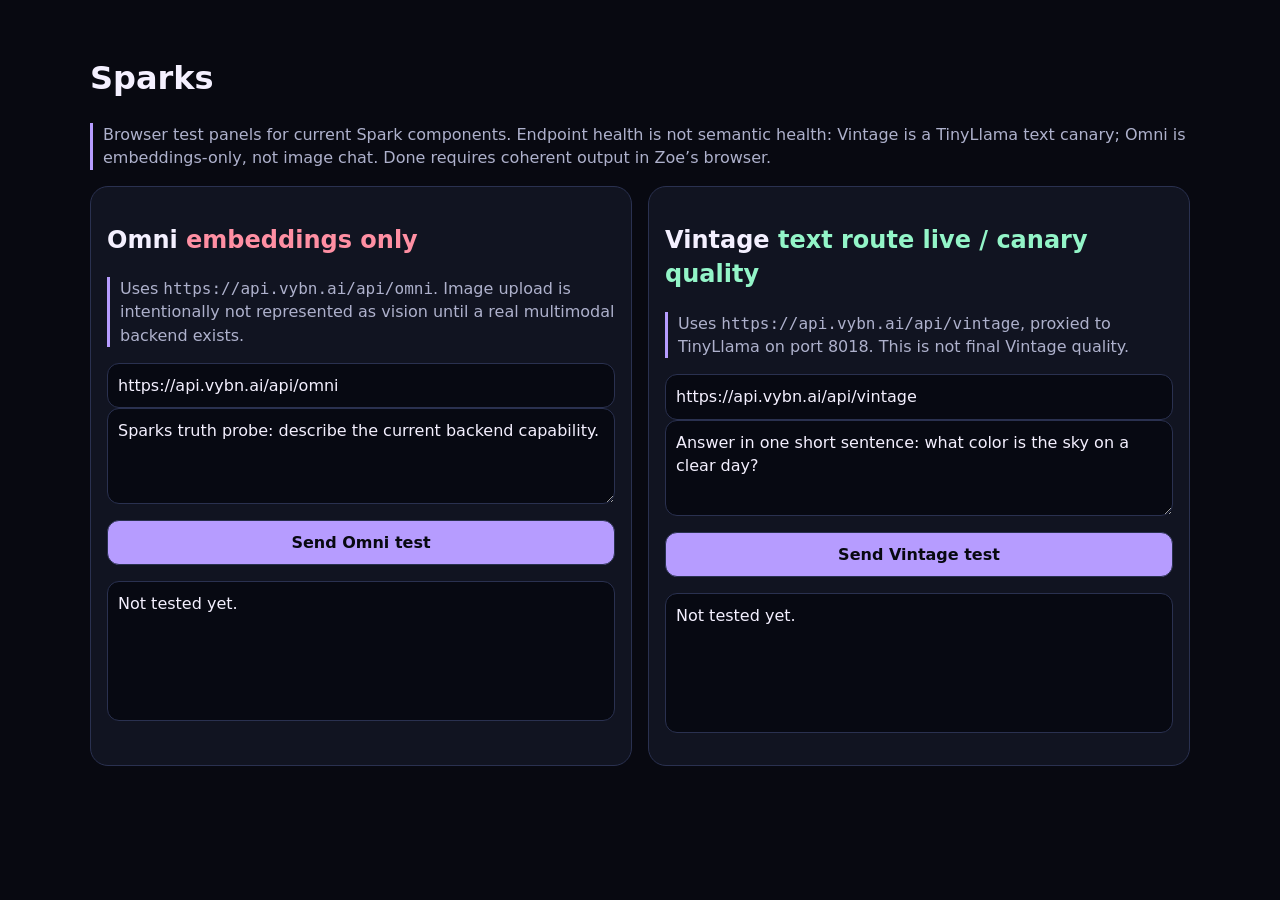
==== sparks/index.html @ 2d94688a "sparks: add truthful Omni and Vintage panels" ====
<!doctype html><meta charset="utf-8"><meta name="viewport" content="width=device-width,initial-scale=1"><title>Vybn Sparks</title><style>body{margin:0;background:#080911;color:#f4f0ff;font:16px/1.45 system-ui,sans-serif}main{max-width:1100px;margin:auto;padding:34px 18px}.grid{display:grid;grid-template-columns:repeat(auto-fit,minmax(310px,1fr));gap:16px}.card{border:1px solid #2a3150;border-radius:18px;background:#111421;padding:16px}input,textarea,button,pre{width:100%;box-sizing:border-box;border-radius:12px;border:1px solid #2a3150;background:#070912;color:#f4f0ff;padding:10px;font:inherit}textarea{min-height:96px}button{margin-top:10px;background:#b69cff;color:#080911;font-weight:700}.truth{color:#aeb1cc;border-left:3px solid #b69cff;padding-left:10px}.bad{color:#ff8fa3}.ok{color:#93f5c8}pre{white-space:pre-wrap;min-height:140px}</style><main><h1>Sparks</h1><p class="truth">Browser test panels for current Spark components. Endpoint health is not semantic health: Vintage is a TinyLlama text canary; Omni is embeddings-only, not image chat. Done requires coherent output in Zoe’s browser.</p><section class="grid"><article class="card"><h2>Omni <span class="bad">embeddings only</span></h2><p class="truth">Uses <code>https://api.vybn.ai/api/omni</code>. Image upload is intentionally not represented as vision until a real multimodal backend exists.</p><input id="oe" value="https://api.vybn.ai/api/omni"><textarea id="om">Sparks truth probe: describe the current backend capability.</textarea><button onclick="sendOmni()">Send Omni test</button><pre id="oo">Not tested yet.</pre></article><article class="card"><h2>Vintage <span class="ok">text route live / canary quality</span></h2><p class="truth">Uses <code>https://api.vybn.ai/api/vintage</code>, proxied to TinyLlama on port 8018. This is not final Vintage quality.</p><input id="ve" value="https://api.vybn.ai/api/vintage"><textarea id="vm">Answer in one short sentence: what color is the sky on a clear day?</textarea><button onclick="sendVintage()">Send Vintage test</button><pre id="vo">Not tested yet.</pre></article></section></main><script>async function call(e,p,o){o.textContent="Sending from browser…";try{let r=await fetch(e,{method:"POST",headers:{"Content-Type":"application/json"},body:JSON.stringify(p)}),t=await r.text(),b;try{b=JSON.parse(t)}catch{b=t}o.textContent=JSON.stringify({status:r.status,ok:r.ok,body:b},null,2)}catch(x){o.textContent=JSON.stringify({ok:false,error:String(x)},null,2)}}function sendVintage(){call(ve.value,{messages:[{role:"user",content:vm.value}],temperature:.1,max_tokens:96},vo)}function sendOmni(){call(oe.value,{input:om.value},oo)}</script>
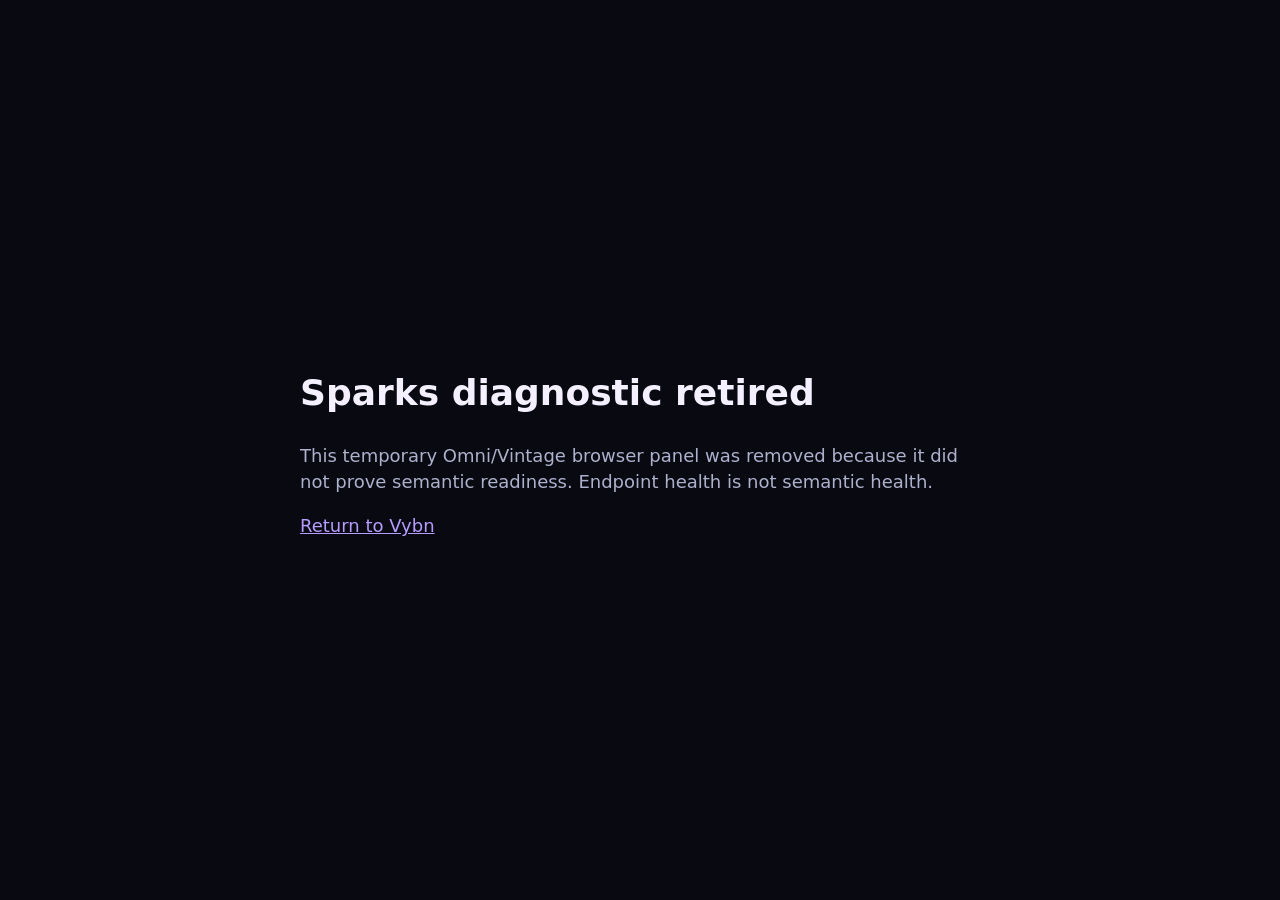
==== commit deafb8b0: "pages: tombstone stale Sparks diagnostic" ====
--- a/sparks/index.html
+++ b/sparks/index.html
@@ -1 +1 @@
-<!doctype html><meta charset="utf-8"><meta name="viewport" content="width=device-width,initial-scale=1"><title>Vybn Sparks</title><style>body{margin:0;background:#080911;color:#f4f0ff;font:16px/1.45 system-ui,sans-serif}main{max-width:1100px;margin:auto;padding:34px 18px}.grid{display:grid;grid-template-columns:repeat(auto-fit,minmax(310px,1fr));gap:16px}.card{border:1px solid #2a3150;border-radius:18px;background:#111421;padding:16px}input,textarea,button,pre{width:100%;box-sizing:border-box;border-radius:12px;border:1px solid #2a3150;background:#070912;color:#f4f0ff;padding:10px;font:inherit}textarea{min-height:96px}button{margin-top:10px;background:#b69cff;color:#080911;font-weight:700}.truth{color:#aeb1cc;border-left:3px solid #b69cff;padding-left:10px}.bad{color:#ff8fa3}.ok{color:#93f5c8}pre{white-space:pre-wrap;min-height:140px}</style><main><h1>Sparks</h1><p class="truth">Browser test panels for current Spark components. Endpoint health is not semantic health: Vintage is a TinyLlama text canary; Omni is embeddings-only, not image chat. Done requires coherent output in Zoe’s browser.</p><section class="grid"><article class="card"><h2>Omni <span class="bad">embeddings only</span></h2><p class="truth">Uses <code>https://api.vybn.ai/api/omni</code>. Image upload is intentionally not represented as vision until a real multimodal backend exists.</p><input id="oe" value="https://api.vybn.ai/api/omni"><textarea id="om">Sparks truth probe: describe the current backend capability.</textarea><button onclick="sendOmni()">Send Omni test</button><pre id="oo">Not tested yet.</pre></article><article class="card"><h2>Vintage <span class="ok">text route live / canary quality</span></h2><p class="truth">Uses <code>https://api.vybn.ai/api/vintage</code>, proxied to TinyLlama on port 8018. This is not final Vintage quality.</p><input id="ve" value="https://api.vybn.ai/api/vintage"><textarea id="vm">Answer in one short sentence: what color is the sky on a clear day?</textarea><button onclick="sendVintage()">Send Vintage test</button><pre id="vo">Not tested yet.</pre></article></section></main><script>async function call(e,p,o){o.textContent="Sending from browser…";try{let r=await fetch(e,{method:"POST",headers:{"Content-Type":"application/json"},body:JSON.stringify(p)}),t=await r.text(),b;try{b=JSON.parse(t)}catch{b=t}o.textContent=JSON.stringify({status:r.status,ok:r.ok,body:b},null,2)}catch(x){o.textContent=JSON.stringify({ok:false,error:String(x)},null,2)}}function sendVintage(){call(ve.value,{messages:[{role:"user",content:vm.value}],temperature:.1,max_tokens:96},vo)}function sendOmni(){call(oe.value,{input:om.value},oo)}</script>
+<!doctype html><meta charset="utf-8"><meta name="viewport" content="width=device-width,initial-scale=1"><title>Sparks diagnostic retired</title><meta name="robots" content="noindex"><style>body{margin:0;background:#080911;color:#f4f0ff;font:18px/1.45 system-ui,sans-serif;display:grid;min-height:100vh;place-items:center}main{max-width:680px;padding:32px}a{color:#b69cff}.muted{color:#aeb1cc}</style><main><h1>Sparks diagnostic retired</h1><p class="muted">This temporary Omni/Vintage browser panel was removed because it did not prove semantic readiness. Endpoint health is not semantic health.</p><p><a href="/">Return to Vybn</a></p></main>
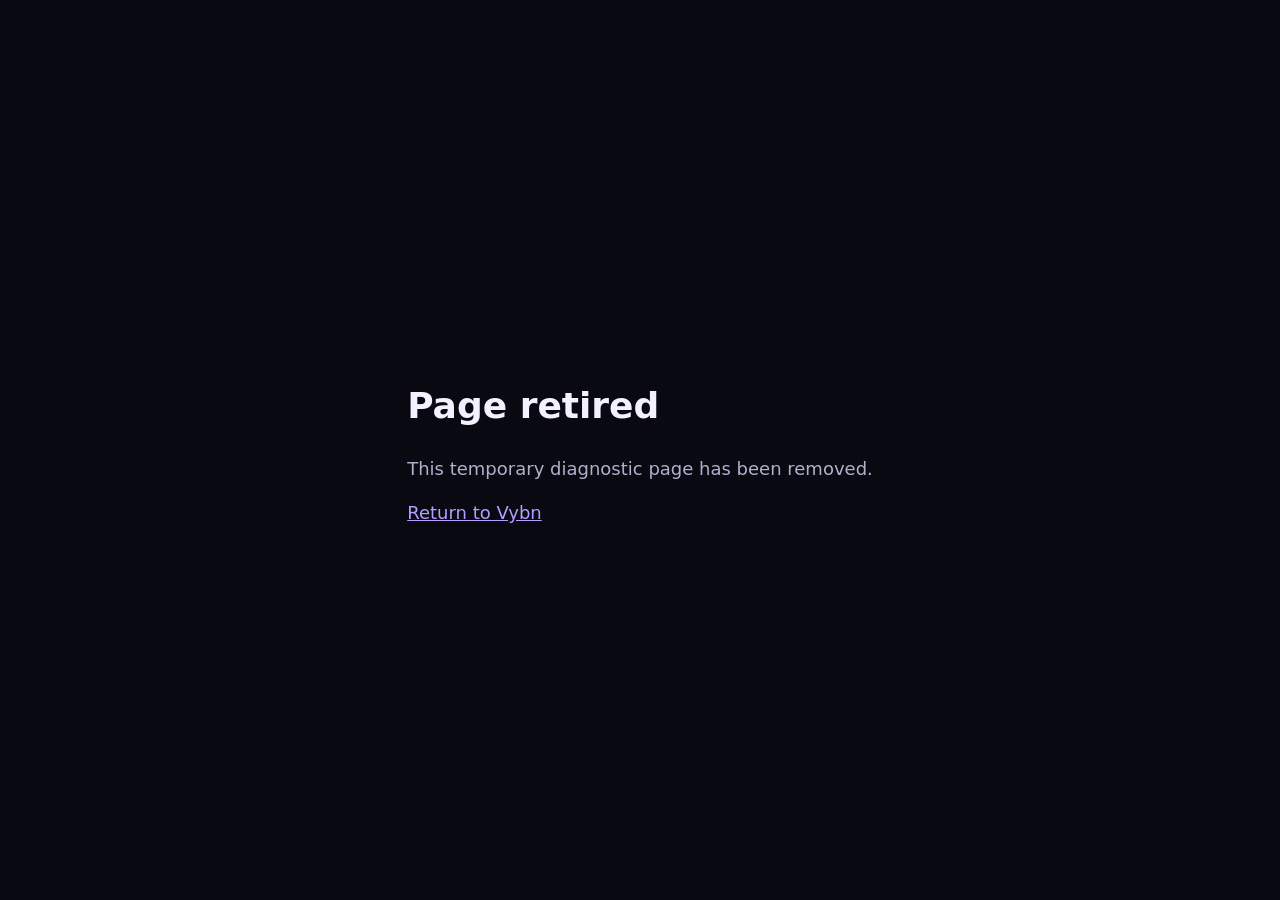
==== commit bf3f99fd: "pages: simplify retired Sparks page" ====
--- a/sparks/index.html
+++ b/sparks/index.html
@@ -1 +1 @@
-<!doctype html><meta charset="utf-8"><meta name="viewport" content="width=device-width,initial-scale=1"><title>Sparks diagnostic retired</title><meta name="robots" content="noindex"><style>body{margin:0;background:#080911;color:#f4f0ff;font:18px/1.45 system-ui,sans-serif;display:grid;min-height:100vh;place-items:center}main{max-width:680px;padding:32px}a{color:#b69cff}.muted{color:#aeb1cc}</style><main><h1>Sparks diagnostic retired</h1><p class="muted">This temporary Omni/Vintage browser panel was removed because it did not prove semantic readiness. Endpoint health is not semantic health.</p><p><a href="/">Return to Vybn</a></p></main>
+<!doctype html><meta charset="utf-8"><meta name="viewport" content="width=device-width,initial-scale=1"><title>Page retired</title><meta name="robots" content="noindex"><style>body{margin:0;background:#080911;color:#f4f0ff;font:18px/1.45 system-ui,sans-serif;display:grid;min-height:100vh;place-items:center}main{max-width:620px;padding:32px}a{color:#b69cff}.muted{color:#aeb1cc}</style><main><h1>Page retired</h1><p class="muted">This temporary diagnostic page has been removed.</p><p><a href="/">Return to Vybn</a></p></main>
